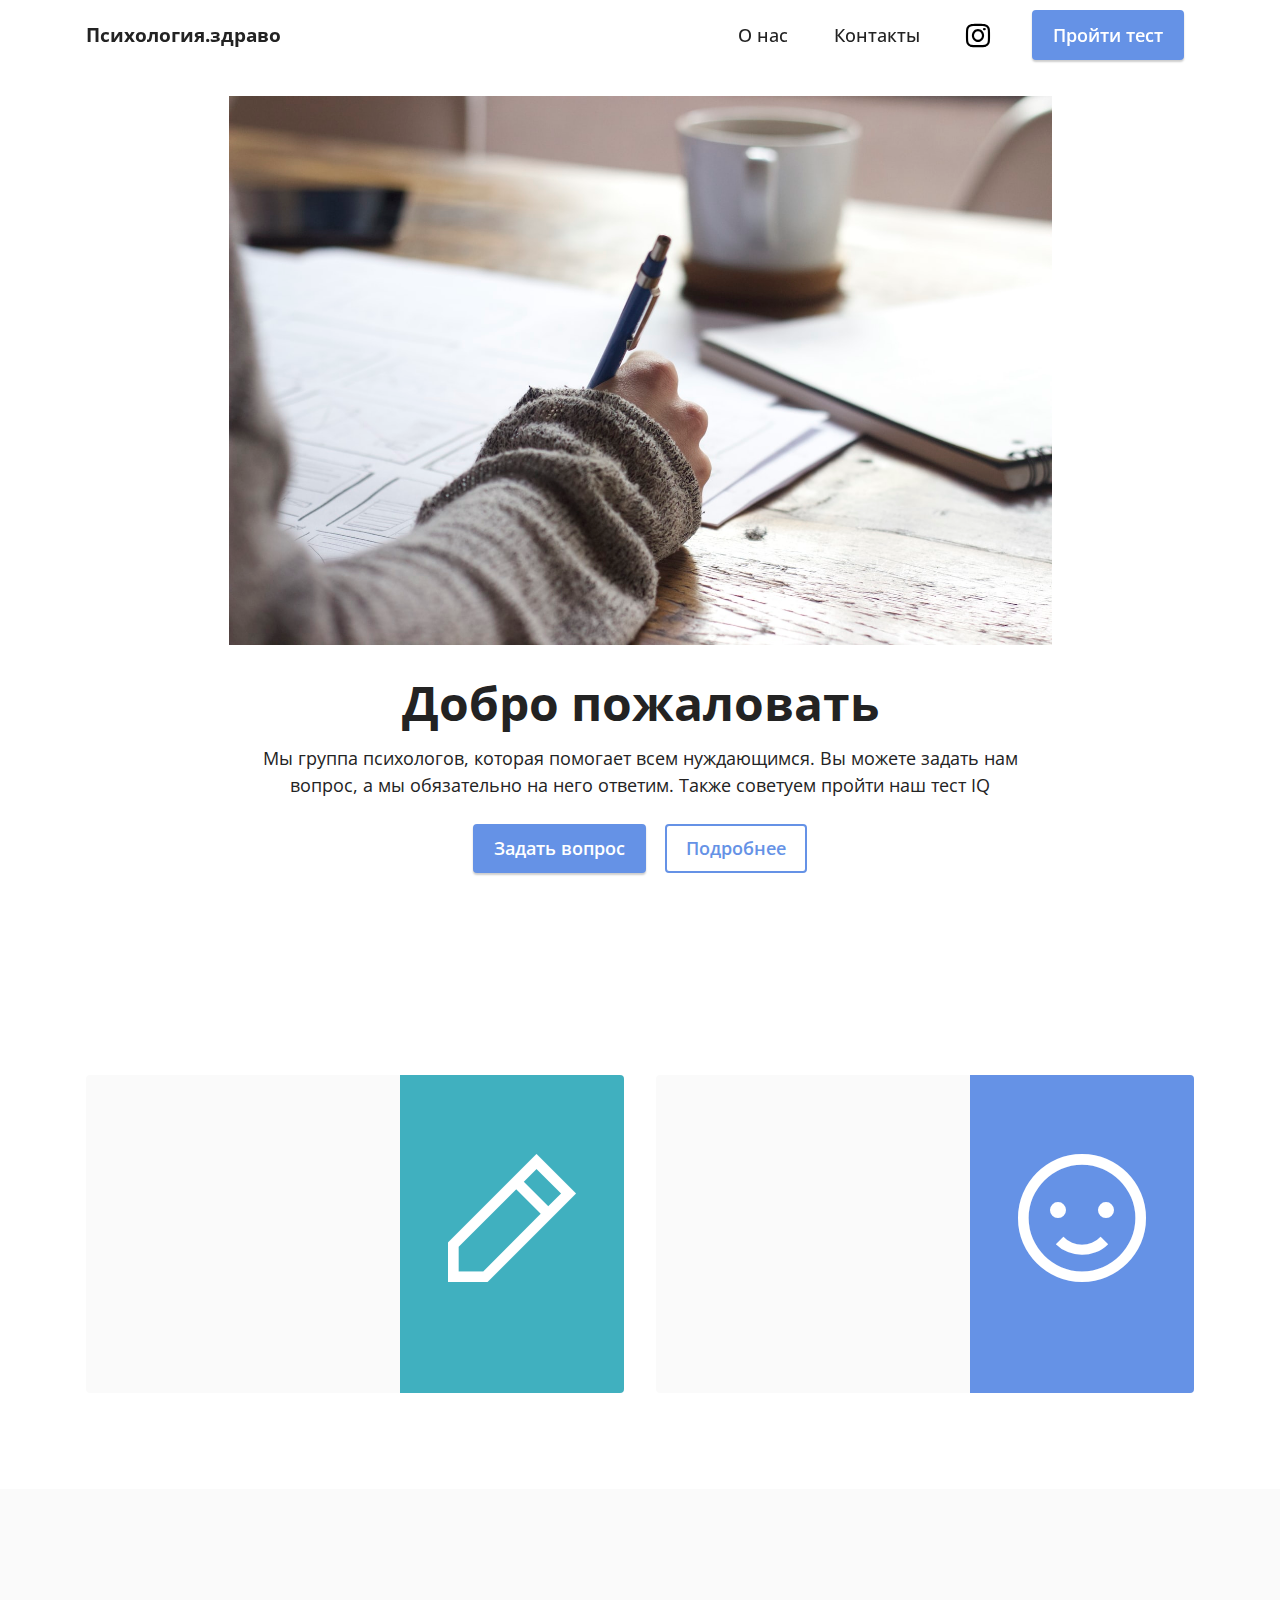
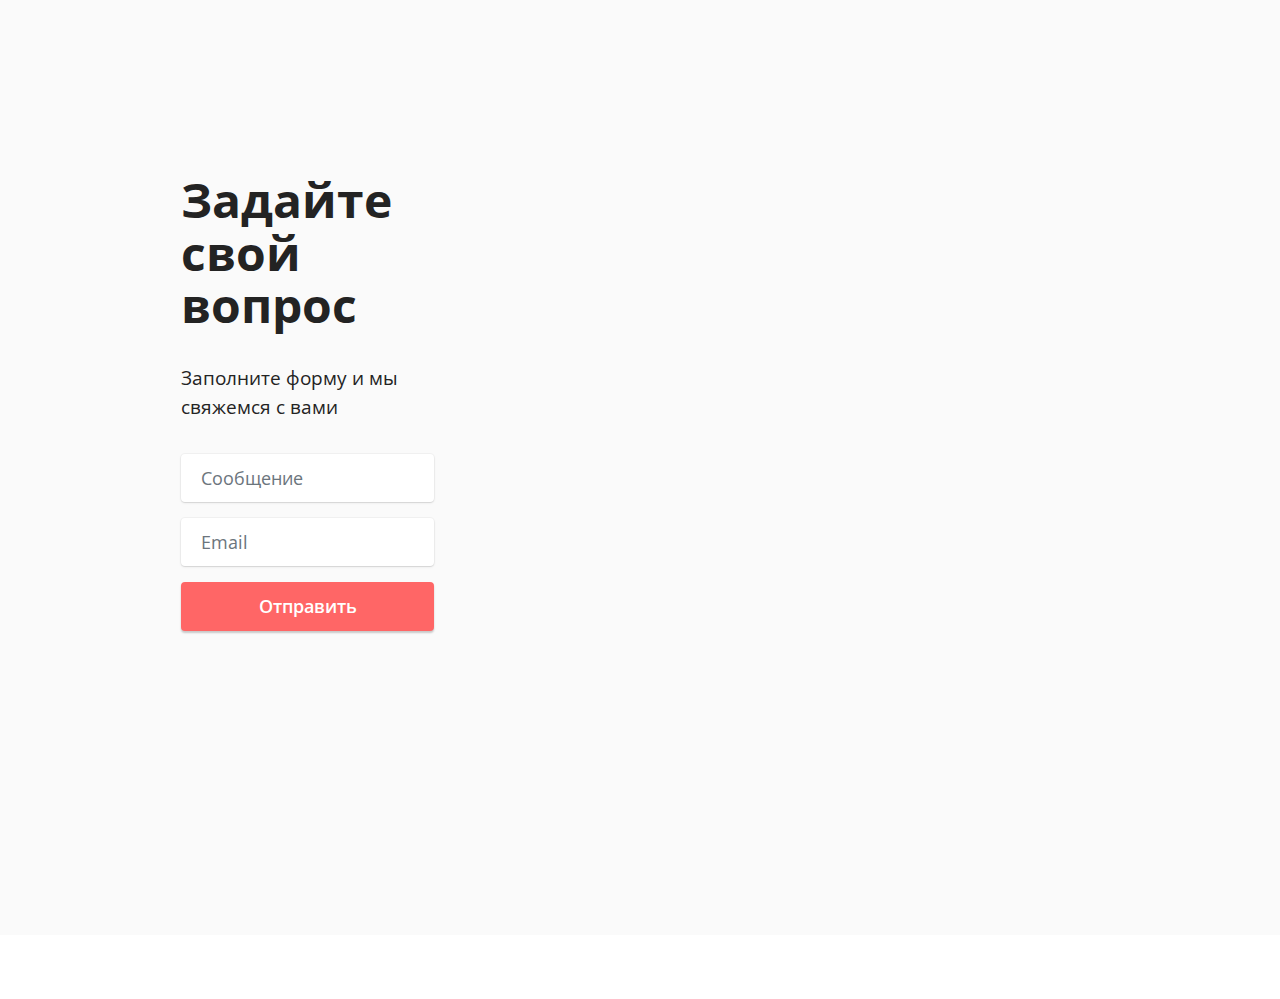
==== index.html @ 2d4d1497 "Add files via upload" ====
<!DOCTYPE html>
<html  >
<head>
  <!-- Site made with Mobirise Website Builder v5.6.13, https://mobirise.com -->
  <meta charset="UTF-8">
  <meta http-equiv="X-UA-Compatible" content="IE=edge">
  <meta name="generator" content="Mobirise v5.6.13, mobirise.com">
  <meta name="twitter:card" content="summary_large_image"/>
  <meta name="twitter:image:src" content="">
  <meta property="og:image" content="">
  <meta name="twitter:title" content="Главная страница">
  <meta name="viewport" content="width=device-width, initial-scale=1, minimum-scale=1">
  <link rel="shortcut icon" href="assets/images/asana.png" type="image/x-icon">
  <meta name="description" content="Пройдите наш">
  
  
  <title>Главная страница</title>
  <link rel="stylesheet" href="assets/web/assets/mobirise-icons2/mobirise2.css">
  <link rel="stylesheet" href="assets/bootstrap/css/bootstrap.min.css">
  <link rel="stylesheet" href="assets/bootstrap/css/bootstrap-grid.min.css">
  <link rel="stylesheet" href="assets/bootstrap/css/bootstrap-reboot.min.css">
  <link rel="stylesheet" href="assets/animatecss/animate.css">
  <link rel="stylesheet" href="assets/dropdown/css/style.css">
  <link rel="stylesheet" href="assets/socicon/css/styles.css">
  <link rel="stylesheet" href="assets/theme/css/style.css">
  <link rel="preload" href="https://fonts.googleapis.com/css?family=Open+Sans:300,400,500,600,700,800,300i,400i,500i,600i,700i,800i&display=swap" as="style" onload="this.onload=null;this.rel='stylesheet'">
  <noscript><link rel="stylesheet" href="https://fonts.googleapis.com/css?family=Open+Sans:300,400,500,600,700,800,300i,400i,500i,600i,700i,800i&display=swap"></noscript>
  <link rel="preload" as="style" href="assets/mobirise/css/mbr-additional.css"><link rel="stylesheet" href="assets/mobirise/css/mbr-additional.css" type="text/css">
  
  
  
  
</head>
<body>
  
  <section data-bs-version="5.1" class="menu menu3 cid-tv5mpr5dUQ" once="menu" id="menu3-1">
    
    <nav class="navbar navbar-dropdown navbar-fixed-top navbar-expand-lg">
        <div class="container">
            <div class="navbar-brand">
                
                <span class="navbar-caption-wrap"><a class="navbar-caption text-black text-primary display-7" href="index.html#header9-2">Психология.здраво</a></span>
            </div>
            <button class="navbar-toggler" type="button" data-toggle="collapse" data-bs-toggle="collapse" data-target="#navbarSupportedContent" data-bs-target="#navbarSupportedContent" aria-controls="navbarNavAltMarkup" aria-expanded="false" aria-label="Toggle navigation">
                <div class="hamburger">
                    <span></span>
                    <span></span>
                    <span></span>
                    <span></span>
                </div>
            </button>
            <div class="collapse navbar-collapse" id="navbarSupportedContent">
                <ul class="navbar-nav nav-dropdown" data-app-modern-menu="true"><li class="nav-item"><a class="nav-link link text-black text-primary display-4" href="index.html#features6-3">О нас</a></li>
                    
                    <li class="nav-item"><a class="nav-link link text-black text-primary display-4" href="index.html#form4-4">Контакты</a>
                    </li></ul>
                <div class="icons-menu">
                    <a class="iconfont-wrapper" href="https://instagram.com/804iq" target="_blank">
                        <span class="p-2 mbr-iconfont socicon-instagram socicon"></span>
                    </a>
                    
                    
                    
                </div>
                <div class="navbar-buttons mbr-section-btn"><a class="btn btn-primary display-4" href="index.html#header9-2">Пройти тест</a></div>
            </div>
        </div>
    </nav>
</section>

<section data-bs-version="5.1" class="header9 cid-tv5sxKMmI3" id="header9-2">

    

    
    

    <div class="text-center container">
        <div class="row justify-content-center">
            <div class="col-md-12 col-lg-9">
                <div class="image-wrap mb-4">
                    <img src="assets/images/mbr.jpg" alt="Mobirise Website Builder">
                </div>
                <h1 class="mbr-section-title mbr-fonts-style mb-3 display-2"><strong>Добро пожаловать</strong></h1>
                <p class="mbr-text mbr-fonts-style display-4">
                    Мы группа психологов, которая помогает всем нуждающимся. Вы можете задать нам вопрос, а мы обязательно на него ответим. Также советуем пройти наш тест IQ</p>
                <div class="mbr-section-btn mt-3"><a class="btn btn-primary display-4" href="index.html#form4-4">Задать вопрос</a>
                    <a class="btn btn-primary-outline display-4" href="index.html#features6-3">Подробнее</a></div>
            </div>
        </div>
    </div>
</section>

<section data-bs-version="5.1" class="features5 cid-tv5uqrGEoF" id="features6-3">

    

    
    
    <div class="container">
        <div class="row justify-content-center">
            <div class="card col-12 col-lg-6">
                <div class="card-wrapper mbr-flex">
                    <div class="card-box align-left">
                        
                        <h5 class="card-title mbr-fonts-style align-left mb-3 display-5">
                            <strong>Почему мы?</strong></h5>
                        <p class="mbr-text mbr-fonts-style mb-3 display-4">Мы ответственно подходим к решению важных для вас вопросов, если что-то идёт не так, мы тут же помогаем</p>
                        <div class="mbr-section-btn"><a href="index.html#form4-4" class="btn btn-primary display-4">Задать вопрос</a></div>
                    </div>
                    <div class="img-wrapper img1 align-center">
                        <span class="mbr-iconfont mobi-mbri-edit-2 mobi-mbri"></span>
                    </div>
                </div>
            </div>

            <div class="card col-12 col-lg-6">
                <div class="card-wrapper mbr-flex">
                    <div class="card-box align-left">
                        
                        <h5 class="card-title mbr-fonts-style align-left mb-3 display-5">
                            <strong>Каков итог?</strong></h5>
                        <p class="mbr-text mbr-fonts-style mb-3 display-4">
                            Вы обретёте жизненный настрой, а проблемы будут решены быстро и безболезненно</p>
                        <div class="mbr-section-btn"><a href="page1.html#content17-6" class="btn btn-primary-outline display-4">Попробовать</a></div>
                    </div>
                    <div class="img-wrapper img2 align-center">
                        <span class="mbr-iconfont mobi-mbri-smile-face mobi-mbri"></span>
                    </div>
                </div>
            </div>
        </div>
    </div>
</section>

<section data-bs-version="5.1" class="form4 cid-tv5wAUAwmv mbr-fullscreen" id="form4-4">

    

    

    <div class="container">
        <div class="row content-wrapper justify-content-center">
            <div class="col-lg-3 offset-lg-1 mbr-form" data-form-type="formoid">
                <form action="https://mobirise.eu/" method="POST" class="mbr-form form-with-styler" data-form-title="Form Name"><input type="hidden" name="email" data-form-email="true" value="k1Cq1tA7Tj0XBaK/1pLWOlNPFSBZ321UW11SAlpFMAwdoZkYhybvQyesl8qs+ZZGd1xIwv+qRmhvTmOcGZmDOn0TYRQC9YWFc/z9tSIuhAb7klqpzecDTTP3knyZjlje">
                    <div class="row">
                        <div hidden="hidden" data-form-alert="" class="alert alert-success col-12">Спасибо за заполнение формы!</div>
                        <div hidden="hidden" data-form-alert-danger="" class="alert alert-danger col-12">
                            Oops...! some problem!
                        </div>
                    </div>
                    <div class="dragArea row">
                        <div class="col-lg-12 col-md-12 col-sm-12">
                            <h1 class="mbr-section-title mb-4 display-2"><strong>Задайте свой вопрос</strong></h1>
                        </div>
                        <div class="col-lg-12 col-md-12 col-sm-12">
                            <p class="mbr-text mbr-fonts-style mb-4 display-7">
                                Заполните форму и мы свяжемся с вами</p>
                        </div>
                        <div class="col-lg-12 col-md col-12 form-group mb-3" data-for="name">
                            <input type="text" name="name" placeholder="Сообщение" data-form-field="name" class="form-control" value="" id="name-form4-4">
                        </div>
                        <div class="col-lg-12 col-md col-12 form-group mb-3" data-for="email">
                            <input type="email" name="email" placeholder="Email" data-form-field="email" class="form-control" value="" id="email-form4-4">
                        </div>
                        <div class="col-12 col-md-auto mbr-section-btn"><button type="submit" class="btn btn-secondary display-4">Отправить</button></div>
                    </div>
                </form>
            </div>
            <div class="col-lg-7 offset-lg-1 col-12">
                <div class="image-wrapper">
                    <img class="w-100" src="assets/images/mbr-720x1080.jpg" alt="Mobirise Website Builder">
                </div>
            </div>
        </div>
    </div>
</section><section class="display-7" style="padding: 0;align-items: center;justify-content: center;flex-wrap: wrap;    align-content: center;display: flex;position: relative;height: 4rem;"><a href="https://mobiri.se/2870468" style="flex: 1 1;height: 4rem;position: absolute;width: 100%;z-index: 1;"><img alt="" style="height: 4rem;" src="[data-uri]"></a><p style="margin: 0;text-align: center;" class="display-7">Created with &#8204;</p><a style="z-index:1" href="https://mobirise.com/builder/web-design-program.html">Website Design Program</a></section><script src="assets/bootstrap/js/bootstrap.bundle.min.js"></script>  <script src="assets/smoothscroll/smooth-scroll.js"></script>  <script src="assets/ytplayer/index.js"></script>  <script src="assets/dropdown/js/navbar-dropdown.js"></script>  <script src="assets/theme/js/script.js"></script>  <script src="assets/formoid/formoid.min.js"></script>  
  
  
 <div id="scrollToTop" class="scrollToTop mbr-arrow-up"><a style="text-align: center;"><i class="mbr-arrow-up-icon mbr-arrow-up-icon-cm cm-icon cm-icon-smallarrow-up"></i></a></div>
    <input name="animation" type="hidden">
  </body>
</html>
---- assets/web/assets/mobirise-icons2/mobirise2.css ----
@font-face {
  font-family: 'Moririse2';
  font-display: swap;
  src:  url('mobirise2.eot?f2bix4');
  src:  url('mobirise2.eot?f2bix4#iefix') format('embedded-opentype'),
    url('mobirise2.ttf?f2bix4') format('truetype'),
    url('mobirise2.woff?f2bix4') format('woff'),
    url('mobirise2.svg?f2bix4#mobirise2') format('svg');
  font-weight: normal;
  font-style: normal;
}

[class^="mobi-"], [class*=" mobi-"] {
  /* use !important to prevent issues with browser extensions that change fonts */
  font-family: 'Moririse2' !important;
  speak: none;
  font-style: normal;
  font-weight: normal;
  font-variant: normal;
  text-transform: none;
  line-height: 1;

  /* Better Font Rendering =========== */
  -webkit-font-smoothing: antialiased;
  -moz-osx-font-smoothing: grayscale;
}

.mobi-mbri-add-submenu:before {
  content: "\e900";
}
.mobi-mbri-alert:before {
  content: "\e901";
}
.mobi-mbri-align-center:before {
  content: "\e902";
}
.mobi-mbri-align-justify:before {
  content: "\e903";
}
.mobi-mbri-align-left:before {
  content: "\e904";
}
.mobi-mbri-align-right:before {
  content: "\e905";
}
.mobi-mbri-android:before {
  content: "\e906";
}
.mobi-mbri-apple:before {
  content: "\e907";
}
.mobi-mbri-arrow-down:before {
  content: "\e908";
}
.mobi-mbri-arrow-next:before {
  content: "\e909";
}
.mobi-mbri-arrow-prev:before {
  content: "\e90a";
}
.mobi-mbri-arrow-up:before {
  content: "\e90b";
}
.mobi-mbri-bold:before {
  content: "\e90c";
}
.mobi-mbri-bookmark:before {
  content: "\e90d";
}
.mobi-mbri-bootstrap:before {
  content: "\e90e";
}
.mobi-mbri-briefcase:before {
  content: "\e90f";
}
.mobi-mbri-browse:before {
  content: "\e910";
}
.mobi-mbri-bulleted-list:before {
  content: "\e911";
}
.mobi-mbri-calendar:before {
  content: "\e912";
}
.mobi-mbri-camera:before {
  content: "\e913";
}
.mobi-mbri-cart-add:before {
  content: "\e914";
}
.mobi-mbri-cart-full:before {
  content: "\e915";
}
.mobi-mbri-cash:before {
  content: "\e916";
}
.mobi-mbri-change-style:before {
  content: "\e917";
}
.mobi-mbri-chat:before {
  content: "\e918";
}
.mobi-mbri-clock:before {
  content: "\e919";
}
.mobi-mbri-close:before {
  content: "\e91a";
}
.mobi-mbri-cloud:before {
  content: "\e91b";
}
.mobi-mbri-code:before {
  content: "\e91c";
}
.mobi-mbri-contact-form:before {
  content: "\e91d";
}
.mobi-mbri-credit-card:before {
  content: "\e91e";
}
.mobi-mbri-cursor-click:before {
  content: "\e91f";
}
.mobi-mbri-cust-feedback:before {
  content: "\e920";
}
.mobi-mbri-database:before {
  content: "\e921";
}
.mobi-mbri-delivery:before {
  content: "\e922";
}
.mobi-mbri-desktop:before {
  content: "\e923";
}
.mobi-mbri-devices:before {
  content: "\e924";
}
.mobi-mbri-down:before {
  content: "\e925";
}
.mobi-mbri-download-2:before {
  content: "\e926";
}
.mobi-mbri-download:before {
  content: "\e927";
}
.mobi-mbri-drag-n-drop-2:before {
  content: "\e928";
}
.mobi-mbri-drag-n-drop:before {
  content: "\e929";
}
.mobi-mbri-edit-2:before {
  content: "\e92a";
}
.mobi-mbri-edit:before {
  content: "\e92b";
}
.mobi-mbri-error:before {
  content: "\e92c";
}
.mobi-mbri-extension:before {
  content: "\e92d";
}
.mobi-mbri-features:before {
  content: "\e92e";
}
.mobi-mbri-file:before {
  content: "\e92f";
}
.mobi-mbri-flag:before {
  content: "\e930";
}
.mobi-mbri-folder:before {
  content: "\e931";
}
.mobi-mbri-gift:before {
  content: "\e932";
}
.mobi-mbri-github:before {
  content: "\e933";
}
.mobi-mbri-globe-2:before {
  content: "\e934";
}
.mobi-mbri-globe:before {
  content: "\e935";
}
.mobi-mbri-growing-chart:before {
  content: "\e936";
}
.mobi-mbri-hearth:before {
  content: "\e937";
}
.mobi-mbri-help:before {
  content: "\e938";
}
.mobi-mbri-home:before {
  content: "\e939";
}
.mobi-mbri-hot-cup:before {
  content: "\e93a";
}
.mobi-mbri-idea:before {
  content: "\e93b";
}
.mobi-mbri-image-gallery:before {
  content: "\e93c";
}
.mobi-mbri-image-slider:before {
  content: "\e93d";
}
.mobi-mbri-info:before {
  content: "\e93e";
}
.mobi-mbri-italic:before {
  content: "\e93f";
}
.mobi-mbri-key:before {
  content: "\e940";
}
.mobi-mbri-laptop:before {
  content: "\e941";
}
.mobi-mbri-layers:before {
  content: "\e942";
}
.mobi-mbri-left-right:before {
  content: "\e943";
}
.mobi-mbri-left:before {
  content: "\e944";
}
.mobi-mbri-letter:before {
  content: "\e945";
}
.mobi-mbri-like:before {
  content: "\e946";
}
.mobi-mbri-link:before {
  content: "\e947";
}
.mobi-mbri-lock:before {
  content: "\e948";
}
.mobi-mbri-login:before {
  content: "\e949";
}
.mobi-mbri-logout:before {
  content: "\e94a";
}
.mobi-mbri-magic-stick:before {
  content: "\e94b";
}
.mobi-mbri-map-pin:before {
  content: "\e94c";
}
.mobi-mbri-menu:before {
  content: "\e94d";
}
.mobi-mbri-mobile-2:before {
  content: "\e94e";
}
.mobi-mbri-mobile-horizontal:before {
  content: "\e94f";
}
.mobi-mbri-mobile:before {
  content: "\e950";
}
.mobi-mbri-mobirise:before {
  content: "\e951";
}
.mobi-mbri-more-horizontal:before {
  content: "\e952";
}
.mobi-mbri-more-vertical:before {
  content: "\e953";
}
.mobi-mbri-music:before {
  content: "\e954";
}
.mobi-mbri-new-file:before {
  content: "\e955";
}
.mobi-mbri-numbered-list:before {
  content: "\e956";
}
.mobi-mbri-opened-folder:before {
  content: "\e957";
}
.mobi-mbri-pages:before {
  content: "\e958";
}
.mobi-mbri-paper-plane:before {
  content: "\e959";
}
.mobi-mbri-paperclip:before {
  content: "\e95a";
}
.mobi-mbri-phone:before {
  content: "\e95b";
}
.mobi-mbri-photo:before {
  content: "\e95c";
}
.mobi-mbri-photos:before {
  content: "\e95d";
}
.mobi-mbri-pin:before {
  content: "\e95e";
}
.mobi-mbri-play:before {
  content: "\e95f";
}
.mobi-mbri-plus:before {
  content: "\e960";
}
.mobi-mbri-preview:before {
  content: "\e961";
}
.mobi-mbri-print:before {
  content: "\e962";
}
.mobi-mbri-protect:before {
  content: "\e963";
}
.mobi-mbri-question:before {
  content: "\e964";
}
.mobi-mbri-quote-left:before {
  content: "\e965";
}
.mobi-mbri-quote-right:before {
  content: "\e966";
}
.mobi-mbri-redo:before {
  content: "\e967";
}
.mobi-mbri-refresh:before {
  content: "\e968";
}
.mobi-mbri-responsive-2:before {
  content: "\e969";
}
.mobi-mbri-responsive:before {
  content: "\e96a";
}
.mobi-mbri-right:before {
  content: "\e96b";
}
.mobi-mbri-rocket:before {
  content: "\e96c";
}
.mobi-mbri-sad-face:before {
  content: "\e96d";
}
.mobi-mbri-sale:before {
  content: "\e96e";
}
.mobi-mbri-save:before {
  content: "\e96f";
}
.mobi-mbri-search:before {
  content: "\e970";
}
.mobi-mbri-setting-2:before {
  content: "\e971";
}
.mobi-mbri-setting-3:before {
  content: "\e972";
}
.mobi-mbri-setting:before {
  content: "\e973";
}
.mobi-mbri-share:before {
  content: "\e974";
}
.mobi-mbri-shopping-bag:before {
  content: "\e975";
}
.mobi-mbri-shopping-basket:before {
  content: "\e976";
}
.mobi-mbri-shopping-cart:before {
  content: "\e977";
}
.mobi-mbri-sites:before {
  content: "\e978";
}
.mobi-mbri-smile-face:before {
  content: "\e979";
}
.mobi-mbri-speed:before {
  content: "\e97a";
}
.mobi-mbri-star:before {
  content: "\e97b";
}
.mobi-mbri-success:before {
  content: "\e97c";
}
.mobi-mbri-sun:before {
  content: "\e97d";
}
.mobi-mbri-sun2:before {
  content: "\e97e";
}
.mobi-mbri-tablet-vertical:before {
  content: "\e97f";
}
.mobi-mbri-tablet:before {
  content: "\e980";
}
.mobi-mbri-target:before {
  content: "\e981";
}
.mobi-mbri-timer:before {
  content: "\e982";
}
.mobi-mbri-to-ftp:before {
  content: "\e983";
}
.mobi-mbri-to-local-drive:before {
  content: "\e984";
}
.mobi-mbri-touch-swipe:before {
  content: "\e985";
}
.mobi-mbri-touch:before {
  content: "\e986";
}
.mobi-mbri-trash:before {
  content: "\e987";
}
.mobi-mbri-underline:before {
  content: "\e988";
}
.mobi-mbri-undo:before {
  content: "\e989";
}
.mobi-mbri-unlink:before {
  content: "\e98a";
}
.mobi-mbri-unlock:before {
  content: "\e98b";
}
.mobi-mbri-up-down:before {
  content: "\e98c";
}
.mobi-mbri-up:before {
  content: "\e98d";
}
.mobi-mbri-update:before {
  content: "\e98e";
}
.mobi-mbri-upload-2:before {
  content: "\e98f";
}
.mobi-mbri-upload:before {
  content: "\e990";
}
.mobi-mbri-user-2:before {
  content: "\e991";
}
.mobi-mbri-user:before {
  content: "\e992";
}
.mobi-mbri-users:before {
  content: "\e993";
}
.mobi-mbri-video-play:before {
  content: "\e994";
}
.mobi-mbri-video:before {
  content: "\e995";
}
.mobi-mbri-watch:before {
  content: "\e996";
}
.mobi-mbri-website-theme-2:before {
  content: "\e997";
}
.mobi-mbri-website-theme:before {
  content: "\e998";
}
.mobi-mbri-wifi:before {
  content: "\e999";
}
.mobi-mbri-windows:before {
  content: "\e99a";
}
.mobi-mbri-zoom-in:before {
  content: "\e99b";
}
.mobi-mbri-zoom-out:before {
  content: "\e99c";
}
---- assets/dropdown/css/style.css ----
.navbar-dropdown {
  left: 0;
  padding: 0;
  position: absolute;
  right: 0;
  top: 0;
  transition: all 0.45s ease;
  z-index: 1030;
  background: #282828; }
  .navbar-dropdown .navbar-logo {
    margin-right: 0.8rem;
    transition: margin 0.3s ease-in-out;
    vertical-align: middle; }
    .navbar-dropdown .navbar-logo img {
      height: 3.125rem;
      transition: all 0.3s ease-in-out; }
    .navbar-dropdown .navbar-logo.mbr-iconfont {
      font-size: 3.125rem;
      line-height: 3.125rem; }
  .navbar-dropdown .navbar-caption {
    font-weight: 700;
    white-space: normal;
    vertical-align: -4px;
    line-height: 3.125rem !important; }
    .navbar-dropdown .navbar-caption, .navbar-dropdown .navbar-caption:hover {
      color: inherit;
      text-decoration: none; }
  .navbar-dropdown .mbr-iconfont + .navbar-caption {
    vertical-align: -1px; }
  .navbar-dropdown.navbar-fixed-top {
    position: fixed; }
  .navbar-dropdown .navbar-brand span {
    vertical-align: -4px; }
  .navbar-dropdown.bg-color.transparent {
    background: none; }
  .navbar-dropdown.navbar-short .navbar-brand {
    padding: 0.625rem 0; }
    .navbar-dropdown.navbar-short .navbar-brand span {
      vertical-align: -1px; }
  .navbar-dropdown.navbar-short .navbar-caption {
    line-height: 2.375rem !important;
    vertical-align: -2px; }
  .navbar-dropdown.navbar-short .navbar-logo {
    margin-right: 0.5rem; }
    .navbar-dropdown.navbar-short .navbar-logo img {
      height: 2.375rem; }
    .navbar-dropdown.navbar-short .navbar-logo.mbr-iconfont {
      font-size: 2.375rem;
      line-height: 2.375rem; }
  .navbar-dropdown.navbar-short .mbr-table-cell {
    height: 3.625rem; }
  .navbar-dropdown .navbar-close {
    left: 0.6875rem;
    position: fixed;
    top: 0.75rem;
    z-index: 1000; }
  .navbar-dropdown .hamburger-icon {
    content: "";
    display: inline-block;
    vertical-align: middle;
    width: 16px;
    -webkit-box-shadow: 0 -6px 0 1px #282828,0 0 0 1px #282828,0 6px 0 1px #282828;
    -moz-box-shadow: 0 -6px 0 1px #282828,0 0 0 1px #282828,0 6px 0 1px #282828;
    box-shadow: 0 -6px 0 1px #282828,0 0 0 1px #282828,0 6px 0 1px #282828; }

.dropdown-menu .dropdown-toggle[data-toggle="dropdown-submenu"]::after {
  border-bottom: 0.35em solid transparent;
  border-left: 0.35em solid;
  border-right: 0;
  border-top: 0.35em solid transparent;
  margin-left: 0.3rem; }

.dropdown-menu .dropdown-item:focus {
  outline: 0; }

.nav-dropdown {
  font-size: 0.75rem;
  font-weight: 500;
  height: auto !important; }
  .nav-dropdown .nav-btn {
    padding-left: 1rem; }
  .nav-dropdown .link {
    margin: .667em 1.667em;
    font-weight: 500;
    padding: 0;
    transition: color .2s ease-in-out; }
    .nav-dropdown .link.dropdown-toggle {
      margin-right: 2.583em; }
      .nav-dropdown .link.dropdown-toggle::after {
        margin-left: .25rem;
        border-top: 0.35em solid;
        border-right: 0.35em solid transparent;
        border-left: 0.35em solid transparent;
        border-bottom: 0; }
      .nav-dropdown .link.dropdown-toggle[aria-expanded="true"] {
        margin: 0;
        padding: 0.667em 3.263em  0.667em 1.667em; }
  .nav-dropdown .link::after,
  .nav-dropdown .dropdown-item::after {
    color: inherit; }
  .nav-dropdown .btn {
    font-size: 0.75rem;
    font-weight: 700;
    letter-spacing: 0;
    margin-bottom: 0;
    padding-left: 1.25rem;
    padding-right: 1.25rem; }
  .nav-dropdown .dropdown-menu {
    border-radius: 0;
    border: 0;
    left: 0;
    margin: 0;
    padding-bottom: 1.25rem;
    padding-top: 1.25rem;
    position: relative; }
  .nav-dropdown .dropdown-submenu {
    margin-left: 0.125rem;
    top: 0; }
  .nav-dropdown .dropdown-item {
    font-weight: 500;
    line-height: 2;
    padding: 0.3846em 4.615em 0.3846em 1.5385em;
    position: relative;
    transition: color .2s ease-in-out, background-color .2s ease-in-out; }
    .nav-dropdown .dropdown-item::after {
      margin-top: -0.3077em;
      position: absolute;
      right: 1.1538em;
      top: 50%; }
    .nav-dropdown .dropdown-item:focus, .nav-dropdown .dropdown-item:hover {
      background: none; }

@media (max-width: 767px) {
  .nav-dropdown.navbar-toggleable-sm {
    bottom: 0;
    display: none;
    left: 0;
    overflow-x: hidden;
    position: fixed;
    top: 0;
    transform: translateX(-100%);
    -ms-transform: translateX(-100%);
    -webkit-transform: translateX(-100%);
    width: 18.75rem;
    z-index: 999; } }
.nav-dropdown.navbar-toggleable-xl {
  bottom: 0;
  display: none;
  left: 0;
  overflow-x: hidden;
  position: fixed;
  top: 0;
  transform: translateX(-100%);
  -ms-transform: translateX(-100%);
  -webkit-transform: translateX(-100%);
  width: 18.75rem;
  z-index: 999; }

.nav-dropdown-sm {
  display: block !important;
  overflow-x: hidden;
  overflow: auto;
  padding-top: 3.875rem; }
  .nav-dropdown-sm::after {
    content: "";
    display: block;
    height: 3rem;
    width: 100%; }
  .nav-dropdown-sm.collapse.in ~ .navbar-close {
    display: block !important; }
  .nav-dropdown-sm.collapsing, .nav-dropdown-sm.collapse.in {
    transform: translateX(0);
    -ms-transform: translateX(0);
    -webkit-transform: translateX(0);
    transition: all 0.25s ease-out;
    -webkit-transition: all 0.25s ease-out;
    background: #282828; }
  .nav-dropdown-sm.collapsing[aria-expanded="false"] {
    transform: translateX(-100%);
    -ms-transform: translateX(-100%);
    -webkit-transform: translateX(-100%); }
  .nav-dropdown-sm .nav-item {
    display: block;
    margin-left: 0 !important;
    padding-left: 0; }
  .nav-dropdown-sm .link,
  .nav-dropdown-sm .dropdown-item {
    border-top: 1px dotted rgba(255, 255, 255, 0.1);
    font-size: 0.8125rem;
    line-height: 1.6;
    margin: 0 !important;
    padding: 0.875rem 2.4rem 0.875rem 1.5625rem !important;
    position: relative;
    white-space: normal; }
    .nav-dropdown-sm .link:focus, .nav-dropdown-sm .link:hover,
    .nav-dropdown-sm .dropdown-item:focus,
    .nav-dropdown-sm .dropdown-item:hover {
      background: rgba(0, 0, 0, 0.2) !important;
      color: #c0a375; }
  .nav-dropdown-sm .nav-btn {
    position: relative;
    padding: 1.5625rem 1.5625rem 0 1.5625rem; }
    .nav-dropdown-sm .nav-btn::before {
      border-top: 1px dotted rgba(255, 255, 255, 0.1);
      content: "";
      left: 0;
      position: absolute;
      top: 0;
      width: 100%; }
    .nav-dropdown-sm .nav-btn + .nav-btn {
      padding-top: 0.625rem; }
      .nav-dropdown-sm .nav-btn + .nav-btn::before {
        display: none; }
  .nav-dropdown-sm .btn {
    padding: 0.625rem 0; }
  .nav-dropdown-sm .dropdown-toggle[data-toggle="dropdown-submenu"]::after {
    margin-left: .25rem;
    border-top: 0.35em solid;
    border-right: 0.35em solid transparent;
    border-left: 0.35em solid transparent;
    border-bottom: 0; }
  .nav-dropdown-sm .dropdown-toggle[data-toggle="dropdown-submenu"][aria-expanded="true"]::after {
    border-top: 0;
    border-right: 0.35em solid transparent;
    border-left: 0.35em solid transparent;
    border-bottom: 0.35em solid; }
  .nav-dropdown-sm .dropdown-menu {
    margin: 0;
    padding: 0;
    position: relative;
    top: 0;
    left: 0;
    width: 100%;
    border: 0;
    float: none;
    border-radius: 0;
    background: none; }
  .nav-dropdown-sm .dropdown-submenu {
    left: 100%;
    margin-left: 0.125rem;
    margin-top: -1.25rem;
    top: 0; }

.navbar-toggleable-sm .nav-dropdown .dropdown-menu {
  position: absolute; }

.navbar-toggleable-sm .nav-dropdown .dropdown-submenu {
  left: 100%;
  margin-left: 0.125rem;
  margin-top: -1.25rem;
  top: 0; }

.navbar-toggleable-sm.opened .nav-dropdown .dropdown-menu {
  position: relative; }

.navbar-toggleable-sm.opened .nav-dropdown .dropdown-submenu {
  left: 0;
  margin-left: 00rem;
  margin-top: 0rem;
  top: 0; }

.is-builder .nav-dropdown.collapsing {
  transition: none !important; }
---- assets/socicon/css/styles.css ----
@charset "UTF-8";

@font-face {
  font-family: 'Socicon';
  src:  url('../fonts/socicon.eot');
  src:  url('../fonts/socicon.eot?#iefix') format('embedded-opentype'),
    url('../fonts/socicon.woff2') format('woff2'),
    url('../fonts/socicon.ttf') format('truetype'),
    url('../fonts/socicon.woff') format('woff'),
    url('../fonts/socicon.svg#socicon') format('svg');
  font-weight: normal;
  font-style: normal;
  font-display: swap;
}

[data-icon]:before {
  font-family: "socicon" !important;
  content: attr(data-icon);
  font-style: normal !important;
  font-weight: normal !important;
  font-variant: normal !important;
  text-transform: none !important;
  speak: none;
  line-height: 1;
  -webkit-font-smoothing: antialiased;
  -moz-osx-font-smoothing: grayscale;
}

[class^="socicon-"], [class*=" socicon-"] {
  /* use !important to prevent issues with browser extensions that change fonts */
  font-family: 'Socicon' !important;
  speak: none;
  font-style: normal;
  font-weight: normal;
  font-variant: normal;
  text-transform: none;
  line-height: 1;

  /* Better Font Rendering =========== */
  -webkit-font-smoothing: antialiased;
  -moz-osx-font-smoothing: grayscale;
}

.socicon-eitaa:before {
  content: "\e97c";
}
.socicon-soroush:before {
  content: "\e97d";
}
.socicon-bale:before {
  content: "\e97e";
}
.socicon-zazzle:before {
  content: "\e97b";
}
.socicon-society6:before {
  content: "\e97a";
}
.socicon-redbubble:before {
  content: "\e979";
}
.socicon-avvo:before {
  content: "\e978";
}
.socicon-stitcher:before {
  content: "\e977";
}
.socicon-googlehangouts:before {
  content: "\e974";
}
.socicon-dlive:before {
  content: "\e975";
}
.socicon-vsco:before {
  content: "\e976";
}
.socicon-flipboard:before {
  content: "\e973";
}
.socicon-ubuntu:before {
  content: "\e958";
}
.socicon-artstation:before {
  content: "\e959";
}
.socicon-invision:before {
  content: "\e95a";
}
.socicon-torial:before {
  content: "\e95b";
}
.socicon-collectorz:before {
  content: "\e95c";
}
.socicon-seenthis:before {
  content: "\e95d";
}
.socicon-googleplaymusic:before {
  content: "\e95e";
}
.socicon-debian:before {
  content: "\e95f";
}
.socicon-filmfreeway:before {
  content: "\e960";
}
.socicon-gnome:before {
  content: "\e961";
}
.socicon-itchio:before {
  content: "\e962";
}
.socicon-jamendo:before {
  content: "\e963";
}
.socicon-mix:before {
  content: "\e964";
}
.socicon-sharepoint:before {
  content: "\e965";
}
.socicon-tinder:before {
  content: "\e966";
}
.socicon-windguru:before {
  content: "\e967";
}
.socicon-cdbaby:before {
  content: "\e968";
}
.socicon-elementaryos:before {
  content: "\e969";
}
.socicon-stage32:before {
  content: "\e96a";
}
.socicon-tiktok:before {
  content: "\e96b";
}
.socicon-gitter:before {
  content: "\e96c";
}
.socicon-letterboxd:before {
  content: "\e96d";
}
.socicon-threema:before {
  content: "\e96e";
}
.socicon-splice:before {
  content: "\e96f";
}
.socicon-metapop:before {
  content: "\e970";
}
.socicon-naver:before {
  content: "\e971";
}
.socicon-remote:before {
  content: "\e972";
}
.socicon-internet:before {
  content: "\e957";
}
.socicon-moddb:before {
  content: "\e94b";
}
.socicon-indiedb:before {
  content: "\e94c";
}
.socicon-traxsource:before {
  content: "\e94d";
}
.socicon-gamefor:before {
  content: "\e94e";
}
.socicon-pixiv:before {
  content: "\e94f";
}
.socicon-myanimelist:before {
  content: "\e950";
}
.socicon-blackberry:before {
  content: "\e951";
}
.socicon-wickr:before {
  content: "\e952";
}
.socicon-spip:before {
  content: "\e953";
}
.socicon-napster:before {
  content: "\e954";
}
.socicon-beatport:before {
  content: "\e955";
}
.socicon-hackerone:before {
  content: "\e956";
}
.socicon-hackernews:before {
  content: "\e946";
}
.socicon-smashwords:before {
  content: "\e947";
}
.socicon-kobo:before {
  content: "\e948";
}
.socicon-bookbub:before {
  content: "\e949";
}
.socicon-mailru:before {
  content: "\e94a";
}
.socicon-gitlab:before {
  content: "\e945";
}
.socicon-instructables:before {
  content: "\e944";
}
.socicon-portfolio:before {
  content: "\e943";
}
.socicon-codered:before {
  content: "\e940";
}
.socicon-origin:before {
  content: "\e941";
}
.socicon-nextdoor:before {
  content: "\e942";
}
.socicon-udemy:before {
  content: "\e93f";
}
.socicon-livemaster:before {
  content: "\e93e";
}
.socicon-crunchbase:before {
  content: "\e93b";
}
.socicon-homefy:before {
  content: "\e93c";
}
.socicon-calendly:before {
  content: "\e93d";
}
.socicon-realtor:before {
  content: "\e90f";
}
.socicon-tidal:before {
  content: "\e910";
}
.socicon-qobuz:before {
  content: "\e911";
}
.socicon-natgeo:before {
  content: "\e912";
}
.socicon-mastodon:before {
  content: "\e913";
}
.socicon-unsplash:before {
  content: "\e914";
}
.socicon-homeadvisor:before {
  content: "\e915";
}
.socicon-angieslist:before {
  content: "\e916";
}
.socicon-codepen:before {
  content: "\e917";
}
.socicon-slack:before {
  content: "\e918";
}
.socicon-openaigym:before {
  content: "\e919";
}
.socicon-logmein:before {
  content: "\e91a";
}
.socicon-fiverr:before {
  content: "\e91b";
}
.socicon-gotomeeting:before {
  content: "\e91c";
}
.socicon-aliexpress:before {
  content: "\e91d";
}
.socicon-guru:before {
  content: "\e91e";
}
.socicon-appstore:before {
  content: "\e91f";
}
.socicon-homes:before {
  content: "\e920";
}
.socicon-zoom:before {
  content: "\e921";
}
.socicon-alibaba:before {
  content: "\e922";
}
.socicon-craigslist:before {
  content: "\e923";
}
.socicon-wix:before {
  content: "\e924";
}
.socicon-redfin:before {
  content: "\e925";
}
.socicon-googlecalendar:before {
  content: "\e926";
}
.socicon-shopify:before {
  content: "\e927";
}
.socicon-freelancer:before {
  content: "\e928";
}
.socicon-seedrs:before {
  content: "\e929";
}
.socicon-bing:before {
  content: "\e92a";
}
.socicon-doodle:before {
  content: "\e92b";
}
.socicon-bonanza:before {
  content: "\e92c";
}
.socicon-squarespace:before {
  content: "\e92d";
}
.socicon-toptal:before {
  content: "\e92e";
}
.socicon-gust:before {
  content: "\e92f";
}
.socicon-ask:before {
  content: "\e930";
}
.socicon-trulia:before {
  content: "\e931";
}
.socicon-loomly:before {
  content: "\e932";
}
.socicon-ghost:before {
  content: "\e933";
}
.socicon-upwork:before {
  content: "\e934";
}
.socicon-fundable:before {
  content: "\e935";
}
.socicon-booking:before {
  content: "\e936";
}
.socicon-googlemaps:before {
  content: "\e937";
}
.socicon-zillow:before {
  content: "\e938";
}
.socicon-niconico:before {
  content: "\e939";
}
.socicon-toneden:before {
  content: "\e93a";
}
.socicon-augment:before {
  content: "\e908";
}
.socicon-bitbucket:before {
  content: "\e909";
}
.socicon-fyuse:before {
  content: "\e90a";
}
.socicon-yt-gaming:before {
  content: "\e90b";
}
.socicon-sketchfab:before {
  content: "\e90c";
}
.socicon-mobcrush:before {
  content: "\e90d";
}
.socicon-microsoft:before {
  content: "\e90e";
}
.socicon-pandora:before {
  content: "\e907";
}
.socicon-messenger:before {
  content: "\e906";
}
.socicon-gamewisp:before {
  content: "\e905";
}
.socicon-bloglovin:before {
  content: "\e904";
}
.socicon-tunein:before {
  content: "\e903";
}
.socicon-gamejolt:before {
  content: "\e901";
}
.socicon-trello:before {
  content: "\e902";
}
.socicon-spreadshirt:before {
  content: "\e900";
}
.socicon-500px:before {
  content: "\e000";
}
.socicon-8tracks:before {
  content: "\e001";
}
.socicon-airbnb:before {
  content: "\e002";
}
.socicon-alliance:before {
  content: "\e003";
}
.socicon-amazon:before {
  content: "\e004";
}
.socicon-amplement:before {
  content: "\e005";
}
.socicon-android:before {
  content: "\e006";
}
.socicon-angellist:before {
  content: "\e007";
}
.socicon-apple:before {
  content: "\e008";
}
.socicon-appnet:before {
  content: "\e009";
}
.socicon-baidu:before {
  content: "\e00a";
}
.socicon-bandcamp:before {
  content: "\e00b";
}
.socicon-battlenet:before {
  content: "\e00c";
}
.socicon-mixer:before {
  content: "\e00d";
}
.socicon-bebee:before {
  content: "\e00e";
}
.socicon-bebo:before {
  content: "\e00f";
}
.socicon-behance:before {
  content: "\e010";
}
.socicon-blizzard:before {
  content: "\e011";
}
.socicon-blogger:before {
  content: "\e012";
}
.socicon-buffer:before {
  content: "\e013";
}
.socicon-chrome:before {
  content: "\e014";
}
.socicon-coderwall:before {
  content: "\e015";
}
.socicon-curse:before {
  content: "\e016";
}
.socicon-dailymotion:before {
  content: "\e017";
}
.socicon-deezer:before {
  content: "\e018";
}
.socicon-delicious:before {
  content: "\e019";
}
.socicon-deviantart:before {
  content: "\e01a";
}
.socicon-diablo:before {
  content: "\e01b";
}
.socicon-digg:before {
  content: "\e01c";
}
.socicon-discord:before {
  content: "\e01d";
}
.socicon-disqus:before {
  content: "\e01e";
}
.socicon-douban:before {
  content: "\e01f";
}
.socicon-draugiem:before {
  content: "\e020";
}
.socicon-dribbble:before {
  content: "\e021";
}
.socicon-drupal:before {
  content: "\e022";
}
.socicon-ebay:before {
  content: "\e023";
}
.socicon-ello:before {
  content: "\e024";
}
.socicon-endomodo:before {
  content: "\e025";
}
.socicon-envato:before {
  content: "\e026";
}
.socicon-etsy:before {
  content: "\e027";
}
.socicon-facebook:before {
  content: "\e028";
}
.socicon-feedburner:before {
  content: "\e029";
}
.socicon-filmweb:before {
  content: "\e02a";
}
.socicon-firefox:before {
  content: "\e02b";
}
.socicon-flattr:before {
  content: "\e02c";
}
.socicon-flickr:before {
  content: "\e02d";
}
.socicon-formulr:before {
  content: "\e02e";
}
.socicon-forrst:before {
  content: "\e02f";
}
.socicon-foursquare:before {
  content: "\e030";
}
.socicon-friendfeed:before {
  content: "\e031";
}
.socicon-github:before {
  content: "\e032";
}
.socicon-goodreads:before {
  content: "\e033";
}
.socicon-google:before {
  content: "\e034";
}
.socicon-googlescholar:before {
  content: "\e035";
}
.socicon-googlegroups:before {
  content: "\e036";
}
.socicon-googlephotos:before {
  content: "\e037";
}
.socicon-googleplus:before {
  content: "\e038";
}
.socicon-grooveshark:before {
  content: "\e039";
}
.socicon-hackerrank:before {
  content: "\e03a";
}
.socicon-hearthstone:before {
  content: "\e03b";
}
.socicon-hellocoton:before {
  content: "\e03c";
}
.socicon-heroes:before {
  content: "\e03d";
}
.socicon-smashcast:before {
  content: "\e03e";
}
.socicon-horde:before {
  content: "\e03f";
}
.socicon-houzz:before {
  content: "\e040";
}
.socicon-icq:before {
  content: "\e041";
}
.socicon-identica:before {
  content: "\e042";
}
.socicon-imdb:before {
  content: "\e043";
}
.socicon-instagram:before {
  content: "\e044";
}
.socicon-issuu:before {
  content: "\e045";
}
.socicon-istock:before {
  content: "\e046";
}
.socicon-itunes:before {
  content: "\e047";
}
.socicon-keybase:before {
  content: "\e048";
}
.socicon-lanyrd:before {
  content: "\e049";
}
.socicon-lastfm:before {
  content: "\e04a";
}
.socicon-line:before {
  content: "\e04b";
}
.socicon-linkedin:before {
  content: "\e04c";
}
.socicon-livejournal:before {
  content: "\e04d";
}
.socicon-lyft:before {
  content: "\e04e";
}
.socicon-macos:before {
  content: "\e04f";
}
.socicon-mail:before {
  content: "\e050";
}
.socicon-medium:before {
  content: "\e051";
}
.socicon-meetup:before {
  content: "\e052";
}
.socicon-mixcloud:before {
  content: "\e053";
}
.socicon-modelmayhem:before {
  content: "\e054";
}
.socicon-mumble:before {
  content: "\e055";
}
.socicon-myspace:before {
  content: "\e056";
}
.socicon-newsvine:before {
  content: "\e057";
}
.socicon-nintendo:before {
  content: "\e058";
}
.socicon-npm:before {
  content: "\e059";
}
.socicon-odnoklassniki:before {
  content: "\e05a";
}
.socicon-openid:before {
  content: "\e05b";
}
.socicon-opera:before {
  content: "\e05c";
}
.socicon-outlook:before {
  content: "\e05d";
}
.socicon-overwatch:before {
  content: "\e05e";
}
.socicon-patreon:before {
  content: "\e05f";
}
.socicon-paypal:before {
  content: "\e060";
}
.socicon-periscope:before {
  content: "\e061";
}
.socicon-persona:before {
  content: "\e062";
}
.socicon-pinterest:before {
  content: "\e063";
}
.socicon-play:before {
  content: "\e064";
}
.socicon-player:before {
  content: "\e065";
}
.socicon-playstation:before {
  content: "\e066";
}
.socicon-pocket:before {
  content: "\e067";
}
.socicon-qq:before {
  content: "\e068";
}
.socicon-quora:before {
  content: "\e069";
}
.socicon-raidcall:before {
  content: "\e06a";
}
.socicon-ravelry:before {
  content: "\e06b";
}
.socicon-reddit:before {
  content: "\e06c";
}
.socicon-renren:before {
  content: "\e06d";
}
.socicon-researchgate:before {
  content: "\e06e";
}
.socicon-residentadvisor:before {
  content: "\e06f";
}
.socicon-reverbnation:before {
  content: "\e070";
}
.socicon-rss:before {
  content: "\e071";
}
.socicon-sharethis:before {
  content: "\e072";
}
.socicon-skype:before {
  content: "\e073";
}
.socicon-slideshare:before {
  content: "\e074";
}
.socicon-smugmug:before {
  content: "\e075";
}
.socicon-snapchat:before {
  content: "\e076";
}
.socicon-songkick:before {
  content: "\e077";
}
.socicon-soundcloud:before {
  content: "\e078";
}
.socicon-spotify:before {
  content: "\e079";
}
.socicon-stackexchange:before {
  content: "\e07a";
}
.socicon-stackoverflow:before {
  content: "\e07b";
}
.socicon-starcraft:before {
  content: "\e07c";
}
.socicon-stayfriends:before {
  content: "\e07d";
}
.socicon-steam:before {
  content: "\e07e";
}
.socicon-storehouse:before {
  content: "\e07f";
}
.socicon-strava:before {
  content: "\e080";
}
.socicon-streamjar:before {
  content: "\e081";
}
.socicon-stumbleupon:before {
  content: "\e082";
}
.socicon-swarm:before {
  content: "\e083";
}
.socicon-teamspeak:before {
  content: "\e084";
}
.socicon-teamviewer:before {
  content: "\e085";
}
.socicon-technorati:before {
  content: "\e086";
}
.socicon-telegram:before {
  content: "\e087";
}
.socicon-tripadvisor:before {
  content: "\e088";
}
.socicon-tripit:before {
  content: "\e089";
}
.socicon-triplej:before {
  content: "\e08a";
}
.socicon-tumblr:before {
  content: "\e08b";
}
.socicon-twitch:before {
  content: "\e08c";
}
.socicon-twitter:before {
  content: "\e08d";
}
.socicon-uber:before {
  content: "\e08e";
}
.socicon-ventrilo:before {
  content: "\e08f";
}
.socicon-viadeo:before {
  content: "\e090";
}
.socicon-viber:before {
  content: "\e091";
}
.socicon-viewbug:before {
  content: "\e092";
}
.socicon-vimeo:before {
  content: "\e093";
}
.socicon-vine:before {
  content: "\e094";
}
.socicon-vkontakte:before {
  content: "\e095";
}
.socicon-warcraft:before {
  content: "\e096";
}
.socicon-wechat:before {
  content: "\e097";
}
.socicon-weibo:before {
  content: "\e098";
}
.socicon-whatsapp:before {
  content: "\e099";
}
.socicon-wikipedia:before {
  content: "\e09a";
}
.socicon-windows:before {
  content: "\e09b";
}
.socicon-wordpress:before {
  content: "\e09c";
}
.socicon-wykop:before {
  content: "\e09d";
}
.socicon-xbox:before {
  content: "\e09e";
}
.socicon-xing:before {
  content: "\e09f";
}
.socicon-yahoo:before {
  content: "\e0a0";
}
.socicon-yammer:before {
  content: "\e0a1";
}
.socicon-yandex:before {
  content: "\e0a2";
}
.socicon-yelp:before {
  content: "\e0a3";
}
.socicon-younow:before {
  content: "\e0a4";
}
.socicon-youtube:before {
  content: "\e0a5";
}
.socicon-zapier:before {
  content: "\e0a6";
}
.socicon-zerply:before {
  content: "\e0a7";
}
.socicon-zomato:before {
  content: "\e0a8";
}
.socicon-zynga:before {
  content: "\e0a9";
}
---- assets/theme/css/style.css ----
@charset "UTF-8";
section {
  background-color: #ffffff;
}

body {
  font-style: normal;
  line-height: 1.5;
  font-weight: 400;
  color: #232323;
  position: relative;
}

button {
  background-color: transparent;
  border-color: transparent;
}

section,
.container,
.container-fluid {
  position: relative;
  word-wrap: break-word;
}

a.mbr-iconfont:hover {
  text-decoration: none;
}

.article .lead p,
.article .lead ul,
.article .lead ol,
.article .lead pre,
.article .lead blockquote {
  margin-bottom: 0;
}

a {
  font-style: normal;
  font-weight: 400;
  cursor: pointer;
}
a, a:hover {
  text-decoration: none;
}

.mbr-section-title {
  font-style: normal;
  line-height: 1.3;
}

.mbr-section-subtitle {
  line-height: 1.3;
}

.mbr-text {
  font-style: normal;
  line-height: 1.7;
}

h1,
h2,
h3,
h4,
h5,
h6,
.display-1,
.display-2,
.display-4,
.display-5,
.display-7,
span,
p,
a {
  line-height: 1;
  word-break: break-word;
  word-wrap: break-word;
  font-weight: 400;
}

b,
strong {
  font-weight: bold;
}

input:-webkit-autofill, input:-webkit-autofill:hover, input:-webkit-autofill:focus, input:-webkit-autofill:active {
  transition-delay: 9999s;
  -webkit-transition-property: background-color, color;
  transition-property: background-color, color;
}

textarea[type=hidden] {
  display: none;
}

section {
  background-position: 50% 50%;
  background-repeat: no-repeat;
  background-size: cover;
}
section .mbr-background-video,
section .mbr-background-video-preview {
  position: absolute;
  bottom: 0;
  left: 0;
  right: 0;
  top: 0;
}

.hidden {
  visibility: hidden;
}

.mbr-z-index20 {
  z-index: 20;
}

/*! Base colors */
.mbr-white {
  color: #ffffff;
}

.mbr-black {
  color: #111111;
}

.mbr-bg-white {
  background-color: #ffffff;
}

.mbr-bg-black {
  background-color: #000000;
}

/*! Text-aligns */
.align-left {
  text-align: left;
}

.align-center {
  text-align: center;
}

.align-right {
  text-align: right;
}

/*! Font-weight  */
.mbr-light {
  font-weight: 300;
}

.mbr-regular {
  font-weight: 400;
}

.mbr-semibold {
  font-weight: 500;
}

.mbr-bold {
  font-weight: 700;
}

/*! Media  */
.media-content {
  flex-basis: 100%;
}

.media-container-row {
  display: flex;
  flex-direction: row;
  flex-wrap: wrap;
  justify-content: center;
  align-content: center;
  align-items: start;
}
.media-container-row .media-size-item {
  width: 400px;
}

.media-container-column {
  display: flex;
  flex-direction: column;
  flex-wrap: wrap;
  justify-content: center;
  align-content: center;
  align-items: stretch;
}
.media-container-column > * {
  width: 100%;
}

@media (min-width: 992px) {
  .media-container-row {
    flex-wrap: nowrap;
  }
}
figure {
  margin-bottom: 0;
  overflow: hidden;
}

figure[mbr-media-size] {
  transition: width 0.1s;
}

img,
iframe {
  display: block;
  width: 100%;
}

.card {
  background-color: transparent;
  border: none;
}

.card-box {
  width: 100%;
}

.card-img {
  text-align: center;
  flex-shrink: 0;
  -webkit-flex-shrink: 0;
}

.media {
  max-width: 100%;
  margin: 0 auto;
}

.mbr-figure {
  align-self: center;
}

.media-container > div {
  max-width: 100%;
}

.mbr-figure img,
.card-img img {
  width: 100%;
}

@media (max-width: 991px) {
  .media-size-item {
    width: auto !important;
  }

  .media {
    width: auto;
  }

  .mbr-figure {
    width: 100% !important;
  }
}
/*! Buttons */
.mbr-section-btn {
  margin-left: -0.6rem;
  margin-right: -0.6rem;
  font-size: 0;
}

.btn {
  font-weight: 600;
  border-width: 1px;
  font-style: normal;
  margin: 0.6rem 0.6rem;
  white-space: normal;
  transition: all 0.2s ease-in-out;
  display: inline-flex;
  align-items: center;
  justify-content: center;
  word-break: break-word;
}

.btn-sm {
  font-weight: 600;
  letter-spacing: 0px;
  transition: all 0.3s ease-in-out;
}

.btn-md {
  font-weight: 600;
  letter-spacing: 0px;
  transition: all 0.3s ease-in-out;
}

.btn-lg {
  font-weight: 600;
  letter-spacing: 0px;
  transition: all 0.3s ease-in-out;
}

.btn-form {
  margin: 0;
}
.btn-form:hover {
  cursor: pointer;
}

nav .mbr-section-btn {
  margin-left: 0rem;
  margin-right: 0rem;
}

/*! Btn icon margin */
.btn .mbr-iconfont,
.btn.btn-sm .mbr-iconfont {
  order: 1;
  cursor: pointer;
  margin-left: 0.5rem;
  vertical-align: sub;
}

.btn.btn-md .mbr-iconfont,
.btn.btn-md .mbr-iconfont {
  margin-left: 0.8rem;
}

.mbr-regular {
  font-weight: 400;
}

.mbr-semibold {
  font-weight: 500;
}

.mbr-bold {
  font-weight: 700;
}

[type=submit] {
  -webkit-appearance: none;
}

/*! Full-screen */
.mbr-fullscreen .mbr-overlay {
  min-height: 100vh;
}

.mbr-fullscreen {
  display: flex;
  display: -moz-flex;
  display: -ms-flex;
  display: -o-flex;
  align-items: center;
  min-height: 100vh;
  padding-top: 3rem;
  padding-bottom: 3rem;
}

/*! Map */
.map {
  height: 25rem;
  position: relative;
}
.map iframe {
  width: 100%;
  height: 100%;
}

/*! Scroll to top arrow */
.mbr-arrow-up {
  bottom: 25px;
  right: 90px;
  position: fixed;
  text-align: right;
  z-index: 5000;
  color: #ffffff;
  font-size: 22px;
}

.mbr-arrow-up a {
  background: rgba(0, 0, 0, 0.2);
  border-radius: 50%;
  color: #fff;
  display: inline-block;
  height: 60px;
  width: 60px;
  border: 2px solid #fff;
  outline-style: none !important;
  position: relative;
  text-decoration: none;
  transition: all 0.3s ease-in-out;
  cursor: pointer;
  text-align: center;
}
.mbr-arrow-up a:hover {
  background-color: rgba(0, 0, 0, 0.4);
}
.mbr-arrow-up a i {
  line-height: 60px;
}

.mbr-arrow-up-icon {
  display: block;
  color: #fff;
}

.mbr-arrow-up-icon::before {
  content: "›";
  display: inline-block;
  font-family: serif;
  font-size: 22px;
  line-height: 1;
  font-style: normal;
  position: relative;
  top: 6px;
  left: -4px;
  transform: rotate(-90deg);
}

/*! Arrow Down */
.mbr-arrow {
  position: absolute;
  bottom: 45px;
  left: 50%;
  width: 60px;
  height: 60px;
  cursor: pointer;
  background-color: rgba(80, 80, 80, 0.5);
  border-radius: 50%;
  transform: translateX(-50%);
}
@media (max-width: 767px) {
  .mbr-arrow {
    display: none;
  }
}
.mbr-arrow > a {
  display: inline-block;
  text-decoration: none;
  outline-style: none;
  -webkit-animation: arrowdown 1.7s ease-in-out infinite;
          animation: arrowdown 1.7s ease-in-out infinite;
  color: #ffffff;
}
.mbr-arrow > a > i {
  position: absolute;
  top: -2px;
  left: 15px;
  font-size: 2rem;
}

#scrollToTop a i::before {
  content: "";
  position: absolute;
  display: block;
  border-bottom: 2.5px solid #fff;
  border-left: 2.5px solid #fff;
  width: 27.8%;
  height: 27.8%;
  left: 50%;
  top: 51%;
  transform: translateY(-30%) translateX(-50%) rotate(135deg);
}

@keyframes arrowdown {
  0% {
    transform: translateY(0px);
  }
  50% {
    transform: translateY(-5px);
  }
  100% {
    transform: translateY(0px);
  }
}
@-webkit-keyframes arrowdown {
  0% {
    transform: translateY(0px);
  }
  50% {
    transform: translateY(-5px);
  }
  100% {
    transform: translateY(0px);
  }
}
@media (max-width: 500px) {
  .mbr-arrow-up {
    left: 0;
    right: 0;
    text-align: center;
  }
}
/*Gradients animation*/
@keyframes gradient-animation {
  from {
    background-position: 0% 100%;
    -webkit-animation-timing-function: ease-in-out;
            animation-timing-function: ease-in-out;
  }
  to {
    background-position: 100% 0%;
    -webkit-animation-timing-function: ease-in-out;
            animation-timing-function: ease-in-out;
  }
}
@-webkit-keyframes gradient-animation {
  from {
    background-position: 0% 100%;
    -webkit-animation-timing-function: ease-in-out;
            animation-timing-function: ease-in-out;
  }
  to {
    background-position: 100% 0%;
    -webkit-animation-timing-function: ease-in-out;
            animation-timing-function: ease-in-out;
  }
}
.bg-gradient {
  background-size: 200% 200%;
  animation: gradient-animation 5s infinite alternate;
  -webkit-animation: gradient-animation 5s infinite alternate;
}

.menu .navbar-brand {
  display: -webkit-flex;
}
.menu .navbar-brand span {
  display: flex;
  display: -webkit-flex;
}
.menu .navbar-brand .navbar-caption-wrap {
  display: -webkit-flex;
}
.menu .navbar-brand .navbar-logo img {
  display: -webkit-flex;
  width: auto;
}
@media (min-width: 768px) and (max-width: 991px) {
  .menu .navbar-toggleable-sm .navbar-nav {
    display: -ms-flexbox;
  }
}
@media (max-width: 991px) {
  .menu .navbar-collapse {
    max-height: 93.5vh;
  }
  .menu .navbar-collapse.show {
    overflow: auto;
  }
}
@media (min-width: 992px) {
  .menu .navbar-nav.nav-dropdown {
    display: -webkit-flex;
  }
  .menu .navbar-toggleable-sm .navbar-collapse {
    display: -webkit-flex !important;
  }
  .menu .collapsed .navbar-collapse {
    max-height: 93.5vh;
  }
  .menu .collapsed .navbar-collapse.show {
    overflow: auto;
  }
}
@media (max-width: 767px) {
  .menu .navbar-collapse {
    max-height: 80vh;
  }
}

.nav-link .mbr-iconfont {
  margin-right: 0.5rem;
}

.navbar {
  display: -webkit-flex;
  -webkit-flex-wrap: wrap;
  -webkit-align-items: center;
  -webkit-justify-content: space-between;
}

.navbar-collapse {
  -webkit-flex-basis: 100%;
  -webkit-flex-grow: 1;
  -webkit-align-items: center;
}

.nav-dropdown .link {
  padding: 0.667em 1.667em !important;
  margin: 0 !important;
}

.nav {
  display: -webkit-flex;
  -webkit-flex-wrap: wrap;
}

.row {
  display: -webkit-flex;
  -webkit-flex-wrap: wrap;
}

.justify-content-center {
  -webkit-justify-content: center;
}

.form-inline {
  display: -webkit-flex;
}

.card-wrapper {
  -webkit-flex: 1;
}

.carousel-control {
  z-index: 10;
  display: -webkit-flex;
}

.carousel-controls {
  display: -webkit-flex;
}

.media {
  display: -webkit-flex;
}

.form-group:focus {
  outline: none;
}

.jq-selectbox__select {
  padding: 7px 0;
  position: relative;
}

.jq-selectbox__dropdown {
  overflow: hidden;
  border-radius: 10px;
  position: absolute;
  top: 100%;
  left: 0 !important;
  width: 100% !important;
}

.jq-selectbox__trigger-arrow {
  right: 0;
  transform: translateY(-50%);
}

.jq-selectbox li {
  padding: 1.07em 0.5em;
}

input[type=range] {
  padding-left: 0 !important;
  padding-right: 0 !important;
}

.modal-dialog,
.modal-content {
  height: 100%;
}

.modal-dialog .carousel-inner {
  height: calc(100vh - 1.75rem);
}
@media (max-width: 575px) {
  .modal-dialog .carousel-inner {
    height: calc(100vh - 1rem);
  }
}

.carousel-item {
  text-align: center;
}

.carousel-item img {
  margin: auto;
}

.navbar-toggler {
  align-self: flex-start;
  padding: 0.25rem 0.75rem;
  font-size: 1.25rem;
  line-height: 1;
  background: transparent;
  border: 1px solid transparent;
  border-radius: 0.25rem;
}

.navbar-toggler:focus,
.navbar-toggler:hover {
  text-decoration: none;
  box-shadow: none;
}

.navbar-toggler-icon {
  display: inline-block;
  width: 1.5em;
  height: 1.5em;
  vertical-align: middle;
  content: "";
  background: no-repeat center center;
  background-size: 100% 100%;
}

.navbar-toggler-left {
  position: absolute;
  left: 1rem;
}

.navbar-toggler-right {
  position: absolute;
  right: 1rem;
}

.card-img {
  width: auto;
}

.menu .navbar.collapsed:not(.beta-menu) {
  flex-direction: column;
}

.carousel-item.active,
.carousel-item-next,
.carousel-item-prev {
  display: flex;
}

.note-air-layout .dropup .dropdown-menu,
.note-air-layout .navbar-fixed-bottom .dropdown .dropdown-menu {
  bottom: initial !important;
}

html,
body {
  height: auto;
  min-height: 100vh;
}

.dropup .dropdown-toggle::after {
  display: none;
}

.form-asterisk {
  font-family: initial;
  position: absolute;
  top: -2px;
  font-weight: normal;
}

.form-control-label {
  position: relative;
  cursor: pointer;
  margin-bottom: 0.357em;
  padding: 0;
}

.alert {
  color: #ffffff;
  border-radius: 0;
  border: 0;
  font-size: 1.1rem;
  line-height: 1.5;
  margin-bottom: 1.875rem;
  padding: 1.25rem;
  position: relative;
  text-align: center;
}
.alert.alert-form::after {
  background-color: inherit;
  bottom: -7px;
  content: "";
  display: block;
  height: 14px;
  left: 50%;
  margin-left: -7px;
  position: absolute;
  transform: rotate(45deg);
  width: 14px;
}

.form-control {
  background-color: #ffffff;
  background-clip: border-box;
  color: #232323;
  line-height: 1rem !important;
  height: auto;
  padding: 0.6rem 1.2rem;
  transition: border-color 0.25s ease 0s;
  border: 1px solid transparent !important;
  border-radius: 4px;
  box-shadow: rgba(0, 0, 0, 0.07) 0px 1px 1px 0px, rgba(0, 0, 0, 0.07) 0px 1px 3px 0px, rgba(0, 0, 0, 0.03) 0px 0px 0px 1px;
}
.form-active .form-control:invalid {
  border-color: red;
}

form .row {
  margin-left: -0.6rem;
  margin-right: -0.6rem;
}
form .row [class*=col] {
  padding-left: 0.6rem;
  padding-right: 0.6rem;
}

form .mbr-section-btn {
  margin: 0;
  padding-left: 0.6rem;
  padding-right: 0.6rem;
}

form .btn {
  display: flex;
  padding: 0.6rem 1.2rem;
  margin: 0;
}

form .form-check-input {
  margin-top: 0.5;
}

textarea.form-control {
  line-height: 1.5rem !important;
}

.form-group {
  margin-bottom: 1.2rem;
}

.form-control,
form .btn {
  min-height: 48px;
}

.gdpr-block label span.textGDPR input[name=gdpr] {
  top: 7px;
}

.form-control:focus {
  box-shadow: none;
}

:focus {
  outline: none;
}

.mbr-overlay {
  background-color: #000;
  bottom: 0;
  left: 0;
  opacity: 0.5;
  position: absolute;
  right: 0;
  top: 0;
  z-index: 0;
  pointer-events: none;
}

blockquote {
  font-style: italic;
  padding: 3rem;
  font-size: 1.09rem;
  position: relative;
  border-left: 3px solid;
}

ul,
ol,
pre,
blockquote {
  margin-bottom: 2.3125rem;
}

.mt-4 {
  margin-top: 2rem !important;
}

.mb-4 {
  margin-bottom: 2rem !important;
}

@media (min-width: 992px) {
  .container {
    padding-left: 16px;
    padding-right: 16px;
  }

  .row {
    margin-left: -16px;
    margin-right: -16px;
  }
  .row > [class*=col] {
    padding-left: 16px;
    padding-right: 16px;
  }
}
@media (min-width: 768px) {
  .container-fluid {
    padding-left: 32px;
    padding-right: 32px;
  }
}
@media (min-width: 768px) and (max-width: 991px) {
  .mbr-container {
    padding-left: 32px;
    padding-right: 32px;
  }
}
@media (max-width: 767px) {
  .mbr-container {
    padding-left: 16px;
    padding-right: 16px;
  }
}
.card-wrapper,
.item-wrapper {
  overflow: hidden;
}

.app-video-wrapper > img {
  opacity: 1;
}

.item {
  position: relative;
}

.dropdown-menu .dropdown-menu {
  left: 100%;
}

.dropdown-item + .dropdown-menu {
  display: none;
}

.dropdown-item:hover + .dropdown-menu,
.dropdown-menu:hover {
  display: block;
}

@media (min-aspect-ratio: 16/9) {
  .mbr-video-foreground {
    height: 300% !important;
    top: -100% !important;
  }
}
@media (max-aspect-ratio: 16/9) {
  .mbr-video-foreground {
    width: 300% !important;
    left: -100% !important;
  }
}.engine {
	position: absolute;
	text-indent: -2400px;
	text-align: center;
	padding: 0;
	top: 0;
	left: -2400px;
}
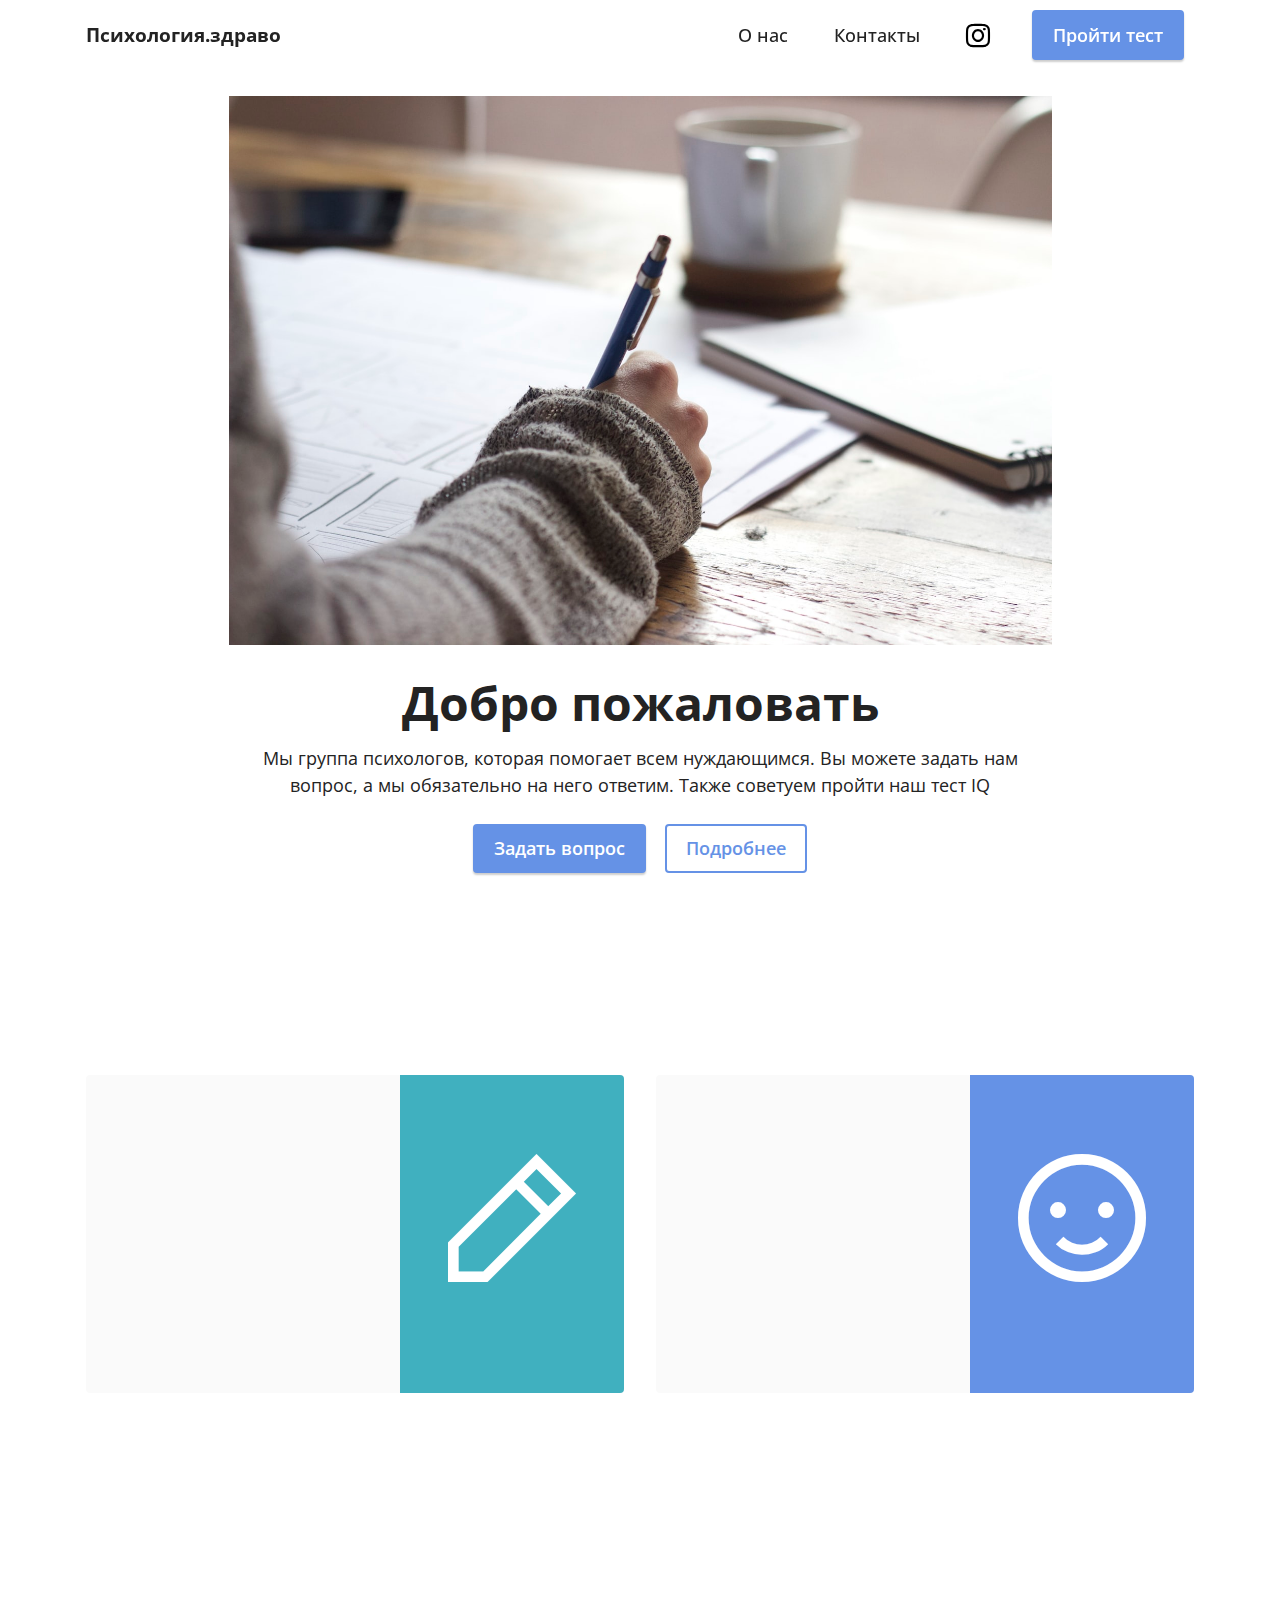
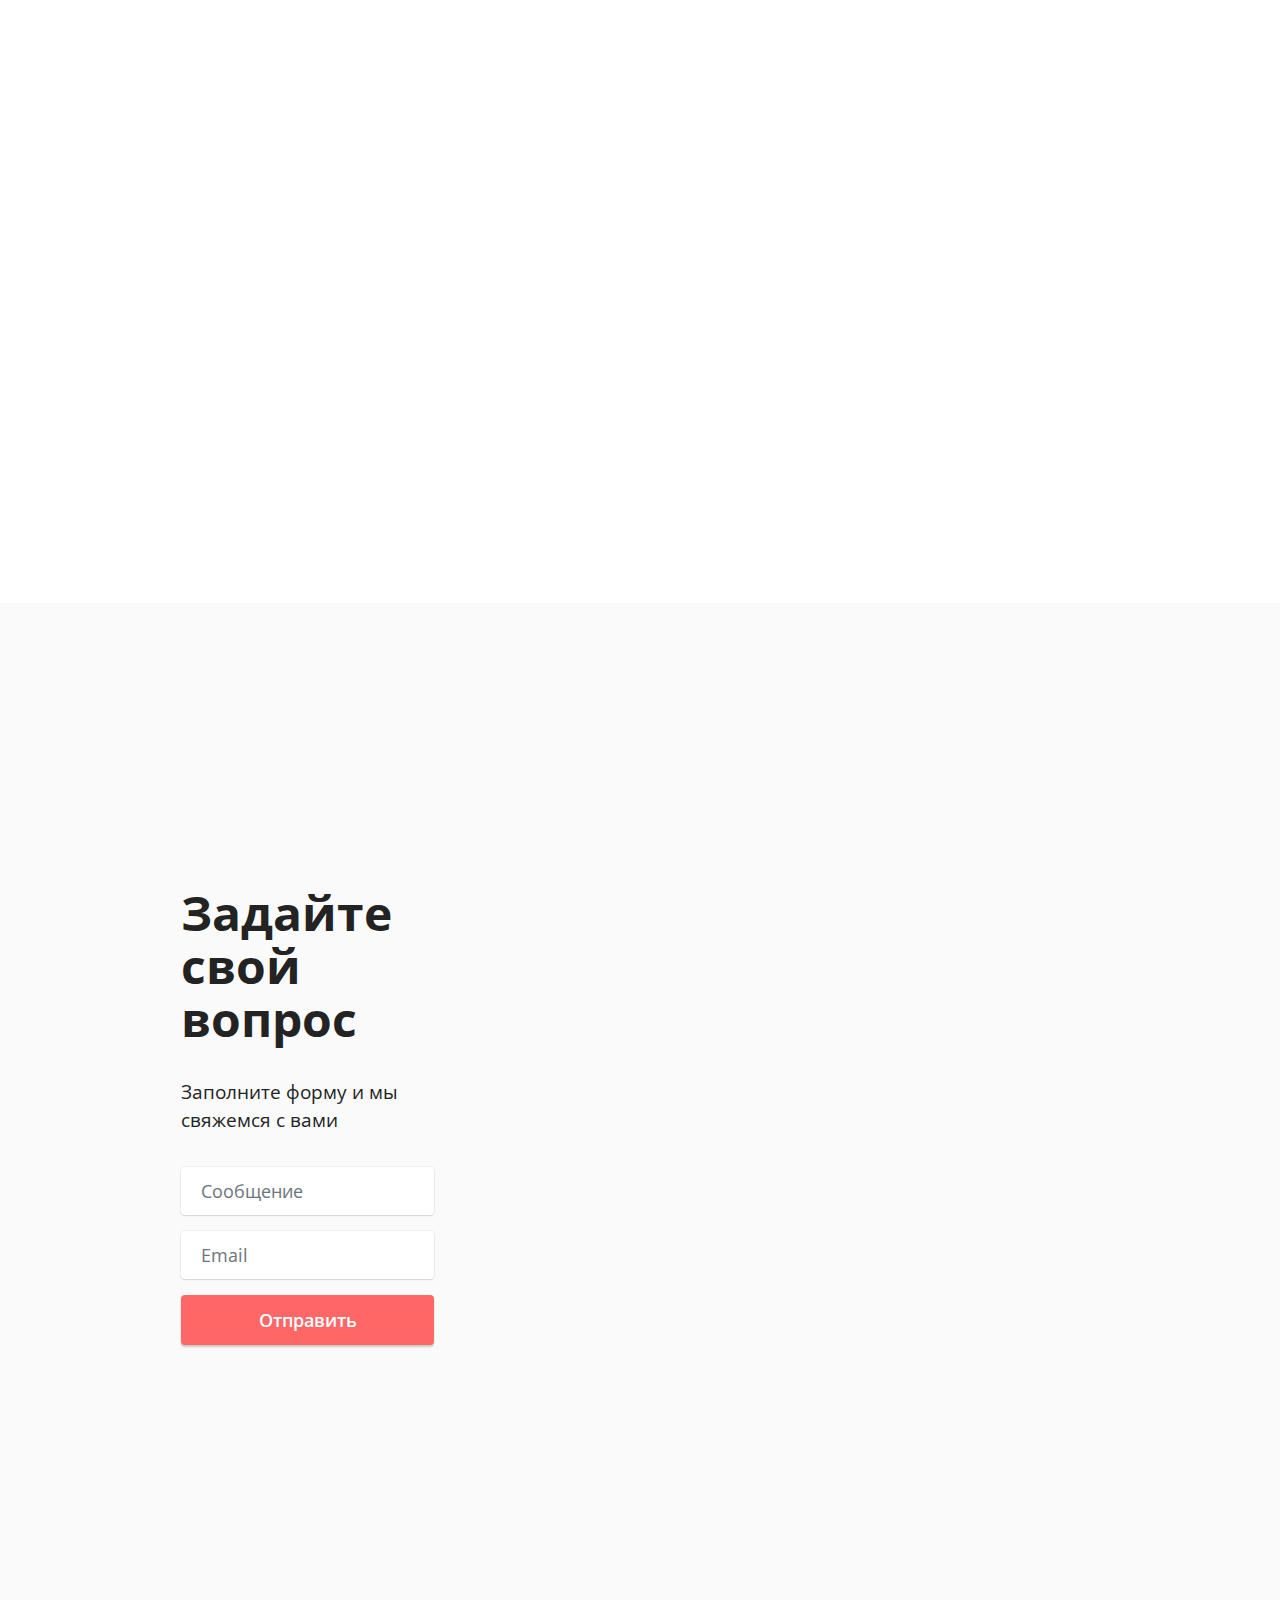
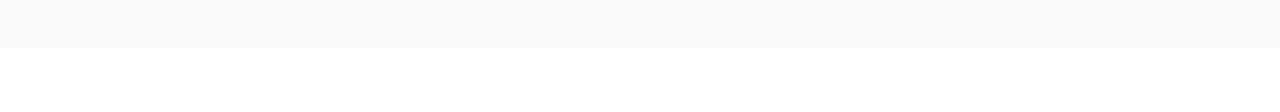
==== commit 41d66b05: "Add files via upload" ====
--- a/index.html
+++ b/index.html
@@ -62,7 +62,7 @@
                     
                     
                 </div>
-                <div class="navbar-buttons mbr-section-btn"><a class="btn btn-primary display-4" href="index.html#header9-2">Пройти тест</a></div>
+                <div class="navbar-buttons mbr-section-btn"><a class="btn btn-primary display-4" href="page1.html#content17-6">Пройти тест</a></div>
             </div>
         </div>
     </nav>
@@ -133,6 +133,35 @@
     </div>
 </section>
 
+<section data-bs-version="5.1" class="content5 cid-tv5RIjcSSE" id="content5-8">
+    
+    <div class="container">
+        <div class="row justify-content-center">
+            <div class="col-md-12 col-lg-10">
+                
+                <h4 class="mbr-section-subtitle mbr-fonts-style mb-4 display-5">Что такое психология?</h4>
+                <p class="mbr-text mbr-fonts-style display-7">
+                    Психоло́гия (от др.-греч. ψυχή «душа; характер» ; λόγος «учение») — гуманитарная научная дисциплина , изучающая закономерности возникновения, развития и функционирования психики и психической деятельности человека и групп людей.</p>
+            </div>
+        </div>
+    </div>
+</section>
+
+<section data-bs-version="5.1" class="content5 cid-tv5RZCUozZ" id="content5-9">
+    
+    <div class="container">
+        <div class="row justify-content-center">
+            <div class="col-md-12 col-lg-10">
+                
+                <h4 class="mbr-section-subtitle mbr-fonts-style mb-4 display-5">
+                    Почему именно наш IQ?</h4>
+                <p class="mbr-text mbr-fonts-style display-7">
+                    Коэффицие́нт интелле́кта (англ. IQ — intelligence quotient, читается «ай кью») — количественная оценка уровня интеллекта человека (коэффициент умственного развития): уровень интеллекта относительно уровня интеллекта среднестатистического человека (такого же или среднего возраста);</p>
+            </div>
+        </div>
+    </div>
+</section>
+
 <section data-bs-version="5.1" class="form4 cid-tv5wAUAwmv mbr-fullscreen" id="form4-4">
 
     
@@ -142,7 +171,7 @@
     <div class="container">
         <div class="row content-wrapper justify-content-center">
             <div class="col-lg-3 offset-lg-1 mbr-form" data-form-type="formoid">
-                <form action="https://mobirise.eu/" method="POST" class="mbr-form form-with-styler" data-form-title="Form Name"><input type="hidden" name="email" data-form-email="true" value="k1Cq1tA7Tj0XBaK/1pLWOlNPFSBZ321UW11SAlpFMAwdoZkYhybvQyesl8qs+ZZGd1xIwv+qRmhvTmOcGZmDOn0TYRQC9YWFc/z9tSIuhAb7klqpzecDTTP3knyZjlje">
+                <form action="https://mobirise.eu/" method="POST" class="mbr-form form-with-styler" data-form-title="Form Name"><input type="hidden" name="email" data-form-email="true" value="fR1Wq+dG5rKeRXX9X5SNIKJM7BI7znuuHkBqaQPKRPoKGrBY0sSACN8Cj1p9rT6OM2i8SdfGB85dkqKibCUaIWoVoTRbCNHVdGsBCIdLKzNtUdBjhvfSBud2o38ur2fA">
                     <div class="row">
                         <div hidden="hidden" data-form-alert="" class="alert alert-success col-12">Спасибо за заполнение формы!</div>
                         <div hidden="hidden" data-form-alert-danger="" class="alert alert-danger col-12">
@@ -174,7 +203,7 @@
             </div>
         </div>
     </div>
-</section><section class="display-7" style="padding: 0;align-items: center;justify-content: center;flex-wrap: wrap;    align-content: center;display: flex;position: relative;height: 4rem;"><a href="https://mobiri.se/2870468" style="flex: 1 1;height: 4rem;position: absolute;width: 100%;z-index: 1;"><img alt="" style="height: 4rem;" src="[data-uri]"></a><p style="margin: 0;text-align: center;" class="display-7">Created with &#8204;</p><a style="z-index:1" href="https://mobirise.com/builder/web-design-program.html">Website Design Program</a></section><script src="assets/bootstrap/js/bootstrap.bundle.min.js"></script>  <script src="assets/smoothscroll/smooth-scroll.js"></script>  <script src="assets/ytplayer/index.js"></script>  <script src="assets/dropdown/js/navbar-dropdown.js"></script>  <script src="assets/theme/js/script.js"></script>  <script src="assets/formoid/formoid.min.js"></script>  
+</section><section class="display-7" style="padding: 0;align-items: center;justify-content: center;flex-wrap: wrap;    align-content: center;display: flex;position: relative;height: 4rem;"><a href="https://mobiri.se/2870468" style="flex: 1 1;height: 4rem;position: absolute;width: 100%;z-index: 1;"><img alt="" style="height: 4rem;" src="[data-uri]"></a><p style="margin: 0;text-align: center;" class="display-7">Made with &#8204;</p><a style="z-index:1" href="https://mobirise.com/builder/landing-page-software.html">Landing Page Software</a></section><script src="assets/bootstrap/js/bootstrap.bundle.min.js"></script>  <script src="assets/smoothscroll/smooth-scroll.js"></script>  <script src="assets/ytplayer/index.js"></script>  <script src="assets/dropdown/js/navbar-dropdown.js"></script>  <script src="assets/theme/js/script.js"></script>  <script src="assets/formoid/formoid.min.js"></script>  
   
   
  <div id="scrollToTop" class="scrollToTop mbr-arrow-up"><a style="text-align: center;"><i class="mbr-arrow-up-icon mbr-arrow-up-icon-cm cm-icon cm-icon-smallarrow-up"></i></a></div>
--- a/assets/mobirise/css/mbr-additional.css
+++ b/assets/mobirise/css/mbr-additional.css
@@ -1147,6 +1147,16 @@
 .cid-tv5uqrGEoF .link-wrap {
   color: #555555;
 }
+.cid-tv5RIjcSSE {
+  padding-top: 5rem;
+  padding-bottom: 5rem;
+  background-color: #ffffff;
+}
+.cid-tv5RZCUozZ {
+  padding-top: 5rem;
+  padding-bottom: 5rem;
+  background-color: #ffffff;
+}
 .cid-tv5wAUAwmv {
   background-color: #fafafa;
 }
--- a/assets/mobirise/css/mbr-additional.css
+++ b/assets/mobirise/css/mbr-additional.css
@@ -1147,6 +1147,16 @@
 .cid-tv5uqrGEoF .link-wrap {
   color: #555555;
 }
+.cid-tv5RIjcSSE {
+  padding-top: 5rem;
+  padding-bottom: 5rem;
+  background-color: #ffffff;
+}
+.cid-tv5RZCUozZ {
+  padding-top: 5rem;
+  padding-bottom: 5rem;
+  background-color: #ffffff;
+}
 .cid-tv5wAUAwmv {
   background-color: #fafafa;
 }
